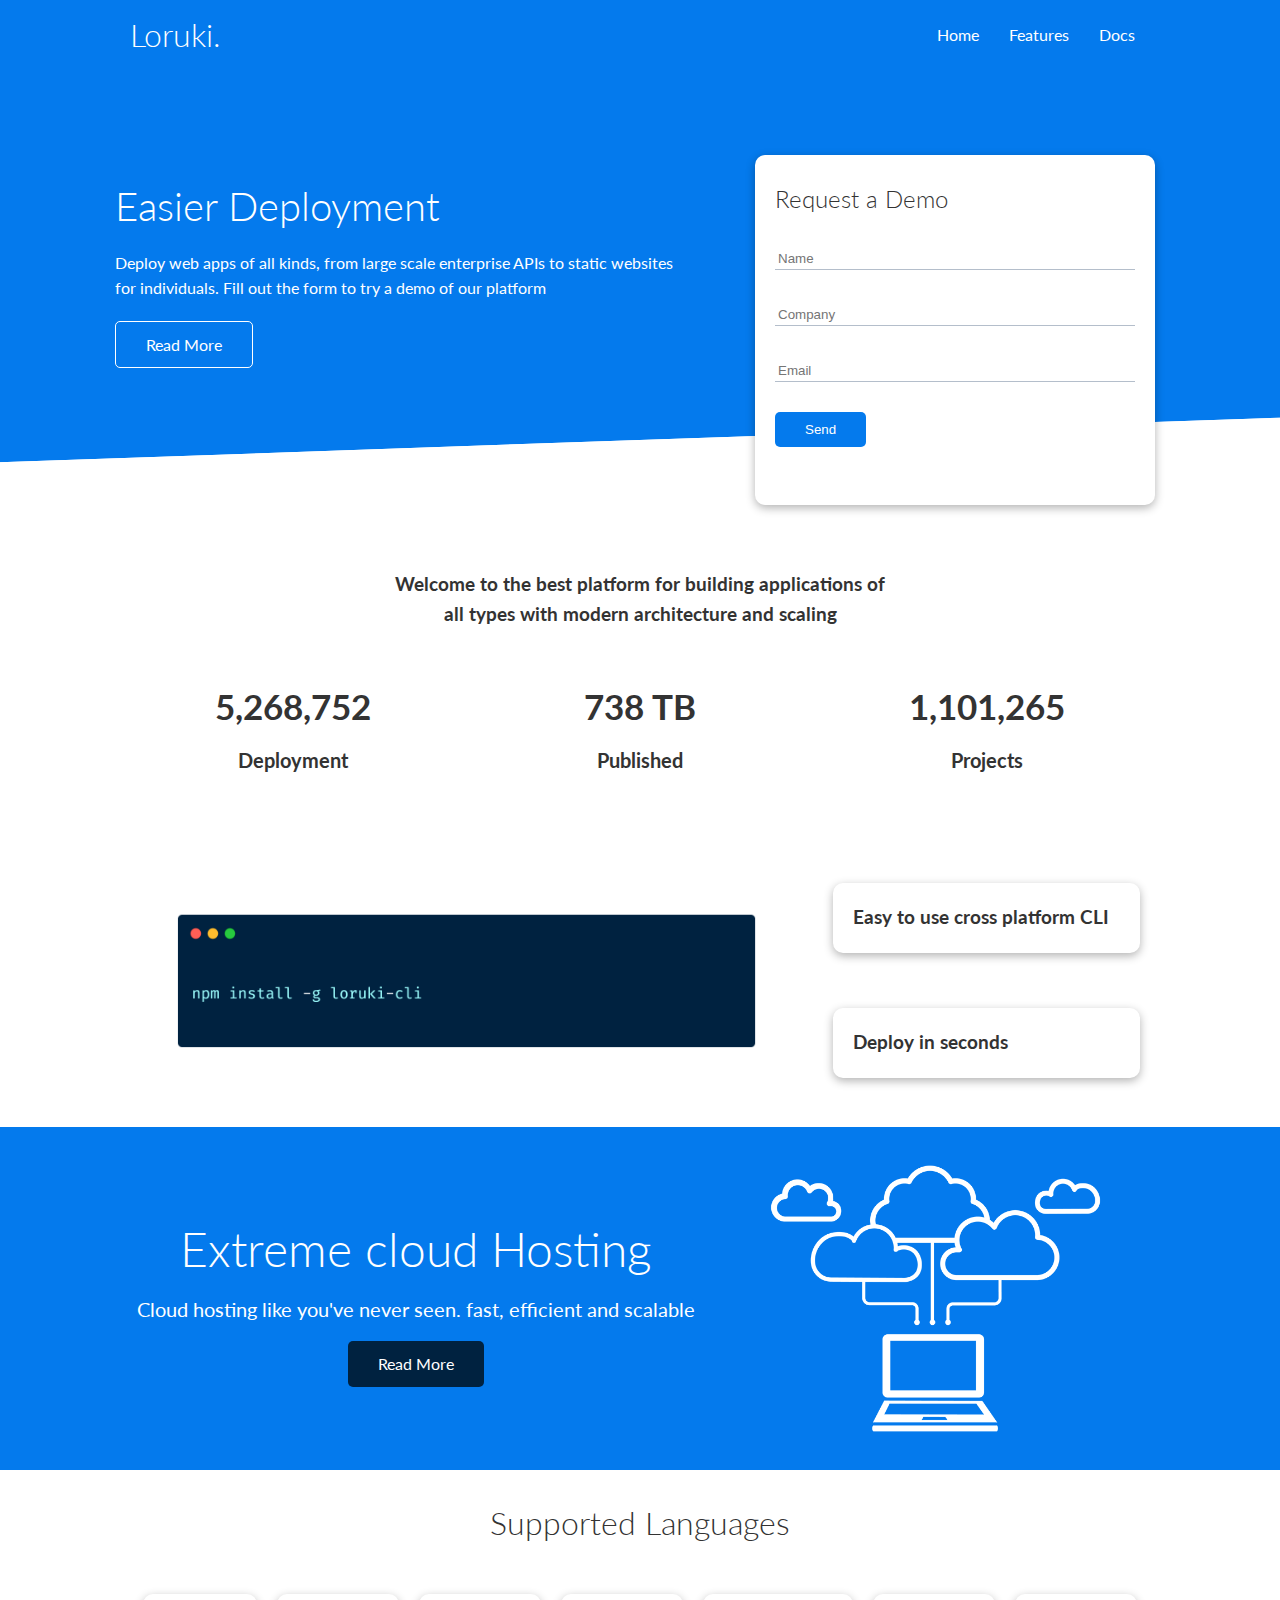
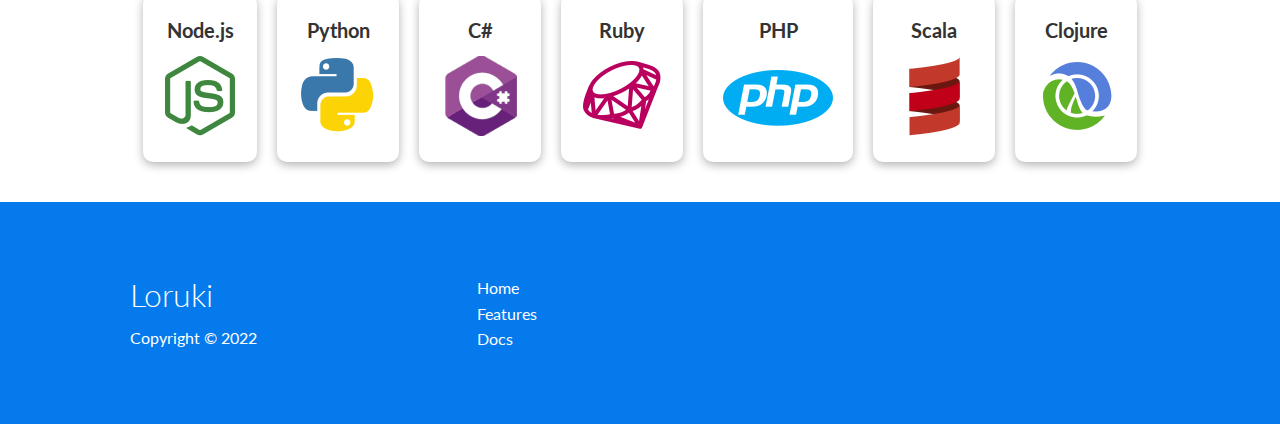
==== index.html @ cd6c40da "first commit" ====
<!DOCTYPE html>
<html lang="en">
<head>
    <meta charset="UTF-8">
    <meta http-equiv="X-UA-Compatible" content="IE=edge">
    <meta name="viewport" content="width=device-width, initial-scale=1.0">
    <link rel="stylesheet" href="css/style.css">
    <link rel="stylesheet" href="css/utilties.css">
    <!--Including Font awesome-->
    <link rel="stylesheet" href="https://cdnjs.cloudflare.com/ajax/libs/font-awesome/6.2.0/css/all.min.css" integrity="sha512-xh6O/CkQoPOWDdYTDqeRdPCVd1SpvCA9XXcUnZS2FmJNp1coAFzvtCN9BmamE+4aHK8yyUHUSCcJHgXloTyT2A==" crossorigin="anonymous" referrerpolicy="no-referrer" />
    <title>Loruki | Cloud Hosting</title>
</head>
<body>
    <!-- navbar -->
    <div class="navbar">
        <div class="container  flex">
            <h1 class="logo">
                Loruki.
            </h1>
            <nav>
                <ul>
                    <li><a href="index.html">Home</a></li>
                    <li><a href="features.html">Features</a></li>
                    <li><a href="docs.html">Docs</a></li>
                </ul>
            </nav>
        </div>
    </div>

    <!-- Showcase -->
    <section class="showcase">
        <div class="container grid">
            <div class="showcase-text">
                <h1>Easier Deployment</h1>
                <p>Deploy web apps of all kinds, from large scale enterprise APIs to static websites for individuals. Fill out the form to try a demo of our platform</p>
                <a href="features.html" class="btn btn-outline">Read More</a>
            </div>

            <div class="showcase-form card">
                <h2>Request a Demo</h2>
                <form>
                    <div class="form-control">
                        <input type="text" name="name" placeholder="Name" required>
                    </div>
                    <div class="form-control">
                        <input type="text" name="company" placeholder="Company" required>
                    </div>
                    <div class="form-control">
                        <input type="email" name="email" placeholder="Email" required>
                    </div>
                    <input type="submit" value="Send" class="btn btn-primary">
                </form>
            </div>
        </div>
    </section>

    <!-- Stats -->
    <section class="stats">
        <div class="container">
            <h3 class="stats-heading text-center my-1">
                Welcome to the best platform for building applications of all types with modern architecture and scaling
            </h3>

            <div class="grid grid-3 text-center my-4">
                <div>
                    <i class="fas fa-server fa-3x"></i>
                    <h3>5,268,752</h3>
                    <p class="text-secondary">Deployment</p>
                </div>
                <div>
                    <i class="fas fa-upload fa-3x"></i>
                    <h3>738 TB</h3>
                    <p class="text-secondary">Published</p>
                </div>
                <div>
                    <i class="fas fa-project-diagram fa-3x"></i>
                    <h3>1,101,265</h3>
                    <p class="text-secondary">Projects</p>
                </div>
            </div>
        </div>
    </section>

    <!-- cli -->
    <section class="cli py-3">
        <div class="container grid">
            <img src="/images/cli.png" alt="">
            <div class="card">
                <h3>Easy to use cross platform CLI</h3>
            </div>
            <div class="card">
                <h3>Deploy in seconds</h3>
            </div>
        </div>
    </section>


    <!-- Cloud -->
    <section class="cloud bg-primary py-2">
        <div class="container grid">
            <div class="text-center">
                <h2 class="lg">Extreme cloud Hosting</h2>
                <p class="lead my-1">Cloud hosting like you've never seen.
                    fast, efficient and scalable</p>
                    <a href="features.html" class="btn btn-dark">Read More</a>
            </div>
            <img src="images/cloud.png" alt="">
        </div>
    </section>


    <!-- Languages -->
    <section class="languages ">
        <h2 class="md text-center py-2">
            Supported Languages
        </h2>
        <div class="container flex">
            <div class="card">
                <h4>Node.js</h4>
                <img src="images/logos/node.png" alt="">
            </div>
            <div class="card">
                <h4>Python</h4>
                <img src="images/logos/python.png" alt="">
              </div>
              <div class="card">
                <h4>C#</h4>
                <img src="images/logos/csharp.png" alt="">
              </div>
              <div class="card">
                <h4>Ruby</h4>
                <img src="images/logos/ruby.png" alt="">
              </div>
              <div class="card">
                <h4>PHP</h4>
                <img src="images/logos/php.png" alt="">
              </div>
              <div class="card">
                <h4>Scala</h4>
                <img src="images/logos/scala.png" alt="">
              </div>
              <div class="card">
                <h4>Clojure</h4>
                <img src="images/logos/clojure.png" alt="">
              </div>
        </div>
    </section>

    <!-- Footer -->
    <footer class="footer bg-primary py-5">
        <div class="container grid grid-3">
            <div>
                <h1>Loruki</h1>
                <p>Copyright &copy; 2022</p>
            </div>
            <nav>
                <ul>
                    <li><a href="index.html">Home</a></li>
                    <li><a href="features.html">Features</a></li>
                    <li><a href="docs.html">Docs</a></li>
                </ul>
            </nav>
            <div class="social">
                <a href="index.html"><i class="fab fa-github fa-2x"></i></a>
                <a href="index.html"><i class="fab fa-facebook fa-2x"></i></a>
                <a href="index.html"><i class="fab fa-instagram fa-2x"></i></a>
                <a href="index.html"><i class="fab fa-twitter fa-2x"></i></a>
            </div>
        </div>
    </footer>
</body>
</html>
---- css/style.css ----
@import url('https://fonts.googleapis.com/css2?family=Lato:wght@300&display=swap');


:root{
    --main-color: #047aed;
    --second-color: #1c3fa8;
    --dark-color: #002240;
    --light-color: #f4f4f4;
    --success-color: #5cb85c;
    --error-color: #800400;
}


*{
    box-sizing: border-box;
    padding: 0;
    margin: 0;
}

body{
    font-family: 'lato', 'sans-serif';
    color: #333;
    line-height: 1.6;
}

ul{
    list-style: none;
}

a{
    text-decoration: none;
    color: #333;
}

h1,
h2{
    font-weight: 300;
    line-height: 1.2;
    margin: 10px 0;
}

p{
    margin: 10px 0;
}

img{
    width: 100%;
}

code,pre{
    background-color: #333;
    color: #fff;
    padding: 10px;
}
/* Navbar */
.navbar{
    background-color: var(--main-color);
    color: #fff;
    height: 70px;
}

.navbar ul{
    display: flex;
}

.navbar a {
    color: #fff;
    padding: 10px;
    margin: 0 5px;
}

.navbar a:hover{
    border-bottom: 2px #fff solid;
    font-weight: bold;
}

.navbar .flex{
    justify-content: space-between;
}

/* Showcase */
.showcase{
    height: 400px;
    background-color: var(--main-color);
    color: #fff;
    position: relative;
}

.showcase h1{
    font-size: 40px;
}

.showcase p{
    margin: 20px 0;
}

.showcase .grid{
    overflow: visible;
    grid-template-columns: 55% 45%;
    gap: 30px;
}

.showcase-text{
    animation: slideInFromLeft 1s ease-in;
}

.showcase-form{
    position: relative;
    top: 60px;
    height: 350px;
    width: 400px;
    padding: 40px;
    z-index: 100;
    justify-self: flex-end;
    animation: slideInFromRight 1s ease-in;

}

.showcase-form .form-control{
    margin: 30px 0;
}

.showcase-form input[type='text'],
.showcase-form input[type='email']{
    border: 0;
    border-bottom: 1px solid #b4becb;
    width: 100%;
    padding: 3px;
    font-size: 16pz;
}

.showcase-form input:focus{
    outline: none;
}

.showcase::before,
.showcase::after{
    content: '';
    position: absolute;
    height: 100px;
    bottom: -70px;
    left: 0;
    right: 0;
    background-color: #fff;
    -ms-transform: skewY(-2deg);
    -webkit-transform: skewY(-2deg);
    -moz-transform: skewY(-2deg);
    transform: skewY(-2deg);
}

/* Stats */
.stats{
    padding-top: 100px;
    animation: slideInFromBottom 1s ease-in;

}

.stats-heading{
    max-width: 500px;
    margin: auto !important;
}

.stats .grid h3{
    font-size: 35px;
}

.stats .grid p{
    font-size: 20px;
    font-weight: bold;
}

/* cli */

.cli .grid{
    grid-template-columns: repeat(3, 1fr);
    grid-template-rows: repeat(2, 1fr);
}

.cli .grid > *:first-child{
    grid-column: 1/ span 2;
    grid-row: 1/ span 2;
}

/* Cloud */
.cloud .grid{
    grid-template-columns: 4fr 3fr;
}

/* Languages */

.languages .flex{
    flex-wrap: wrap;
}
.languages .card{
    text-align: center;
    margin: 18px 10px 40px;
    transition: transform 0.2s ease-in;
}

.languages .card h4 {
    font-size: 20px;
    margin-bottom: 10px;
}

.languages .card:hover {
    transform: translateY(-15px);
}


/* Features */
.features-head img, 
.docs-head img
{
    width: 200px;
    justify-self: end;
}

.features-sub-head img{
    width: 300px;
    justify-self:flex-end;
}

.features-main .card > i{
    margin-right: 20px;
}

.features-main .grid{
    padding: 30px;
}

.features-main .grid > *:first-child{
    grid-column: 1 / span 3;
}

.features-main .grid > *:nth-child(2){
    grid-column: 1 / span 2;
}

/* Docs */
.doc-main h3{
    margin: 0 10px;
}

.docs-main .grid{
    grid-template-columns: 1fr 2fr;
    align-items: flex-start;
}

.docs-main nav li{
    font-size: 17px;
    padding-bottom: 5px;
    margin-bottom: 5px;
    border-bottom: 1px #ccc solid;
}

.docs-main a:hover{
    font-weight: bold;

}
/* Footer */
.footer .social a{
    margin: 0 10px;
}
.footer .social i:hover{
    transform: translateY(-5px);
}
.footer li:hover{
    transform: translateX(5px);
    font-weight: bold;
}

/* Animation */
@keyframes slideInFromLeft {
    0%{
        opacity: 0;
        transform: translateX(-100%);
    }
    100%{
        transform: translateX(0);
    }
}

@keyframes slideInFromRight {
    0%{
        opacity: 0;
        transform: translateX(100%);
    }
    100%{
        transform: translateX(0);
    }
}

@keyframes slideInFromTop {
    0%{
        opacity: 0;
        transform: translateY(-30%);
    }
    100%{
        transform: translateY(0);
    }
}

@keyframes slideInFromBottom {
    0%{
        opacity: 0;
        transform: translateY(30%);
    }
    100%{
        transform: translateY(0);
    }
}


/* responsiveness */
/* Tablets adnd under */
@media (max-width: 768px) {
    .grid,
    .showcase .grid,
    .stats .grid,
    .cli .grid,
    .cloud .grid,
    .docs-head .grid ,    
    .features-main .grid,
    .docs-main .grid {
        grid-template-columns: 1fr !important;
        grid-template-rows: 1fr !important;
    }
    .showcase{
        height: auto;
    }

    .showcase-text{
        text-align: center;
        margin-top: 40px;
        animation: slideInFromTop 1s ease-in;

    }
    
    .showcase-form{
        justify-self: center;
        margin: auto;
        animation: slideInFromBottom 1s ease-in;

    }

    .cli .grid > *:first-child{
        grid-column: 1;
        grid-row: 1;
    }
    
    .features-head,
    .features-sub-head,
    .docs-head{
        text-align: center;
    }

    .features-head img,
    .features-sub-head img,
    .docs-head img{
        justify-self: center;
    }

    .features-main .grid > *:first-child,
    .features-main .grid > *:nth-child(2) {
      grid-column: 1;
    }
    

}

/* Mobiles */
@media (max-width:500px) {
    .navbar{
        height: 110px;
    }

    .navbar .flex{
        flex-direction: column;
    }

    .navbar ul {
        padding: 10px;
        background-color: rgba(0, 0, 0, 0.1);
    }
}
---- css/utilties.css ----
.container{
    max-width: 1100px;
    margin: 0 auto;
    overflow: auto;
    padding: 0 40px;
}

.card{
    background-color:#FFF;
    color: #333;
    border-radius: 10px;
    box-shadow: 0 3px 10px rgba(0,0,0,0.3);
    padding: 20px;
    margin: 10px;
}

.btn{
    display: inline-block;
    padding: 10px 30px;
    cursor: pointer;
    background-color: var(--main-color);
    color: #fff;
    border: none;
    border-radius: 5px;
}

.btn-outline{
    background-color: transparent;
    border: 1px solid #fff;
}

.btn:hover{
    transform: scale(.98);
}

/* Backrounds & colored buttons */

.bg-primary,
.btn-primary{
    background-color: var(--main-color);
    color: white
}

.bg-second,
.btn-second{
    background-color: var(--second-color);
    color: white
}

.bg-dark,
.btn-dark{
    background-color: var(--dark-color);
    color: white
}

.bg-light,
.btn-light{
    background-color: var(--light-color);
    color: #333;
}

.bg-primary a,
.btn-primary a,
.bg-secobd a,
.btn-second a,
.bg-dark a,
.btn-dark a{
    color: white
}

/* Text Colors */
.text-primary{
    color: var(--main-color);
}

.text-second{
    color: var(--second-color);
}

.text-dark{
    color: var(--dark-color);
}

.text-light{
    color: var(--light-color);
}

/* Text size */
.lead{
    font-size: 20px;
}

.sm{
    font-size: 1rem;
}

.md{
    font-size: 2rem;
}

.lg{
    font-size: 3rem;
}

.xl{
    font-size: 4rem;
}
.text-center{
    text-align: center;
}

/* Alert */
.alert{
    background-color: var(--light-color);
    padding: 10px 20px;
    font-weight: bold;
    margin: 15px 0;
}

.alert i{
    margin-right: 10px;
}

.alert-success{
    background-color:var(--success-color);
    color: #fff;
}
.alert-error{
    background-color:var(--error-color);
    color: #fff;
}

.flex{
    display: flex;
    justify-content: center;
    align-items: center;
    height: 100%;
}

.grid{
    display: grid;
    grid-template-columns: repeat(2, 1fr);
    gap: 20px;
    justify-content: center;
    align-items: center;
    height: 100%;
}
.grid-3{
    grid-template-columns: repeat(3, 1fr);
}

/* Margin */
.my-1{
    margin: 1rem 0;
}

.my-2{
    margin: 1.5rem 0;
}

.my-3{
    margin: 2rem 0;
}

.my-4{
    margin: 3rem 0;
}

.my-5{
    margin: 4rem 0;
}

.m-1{
    margin: 1rem ;
}

.m-2{
    margin: 1.5rem ;
}

.m-3{
    margin: 2rem ;
}

.m-4{
    margin: 3rem ;
}

.m-5{
    margin: 4rem ;
}

/* Padding */
.py-1{
    padding: 1rem 0;
}

.py-2{
    padding: 1.5rem 0;
}

.py-3{
    padding: 2rem 0;
}

.py-4{
    padding: 3rem 0;
}

.py-5{
    padding: 4rem 0;
}

.p-1{
    padding: 1rem ;
}

.p-2{
    padding: 1.5rem ;
}

.p-3{
    padding: 2rem ;
}

.p-4{
    padding: 3rem ;
}

.p-5{
    padding: 4rem ;
}
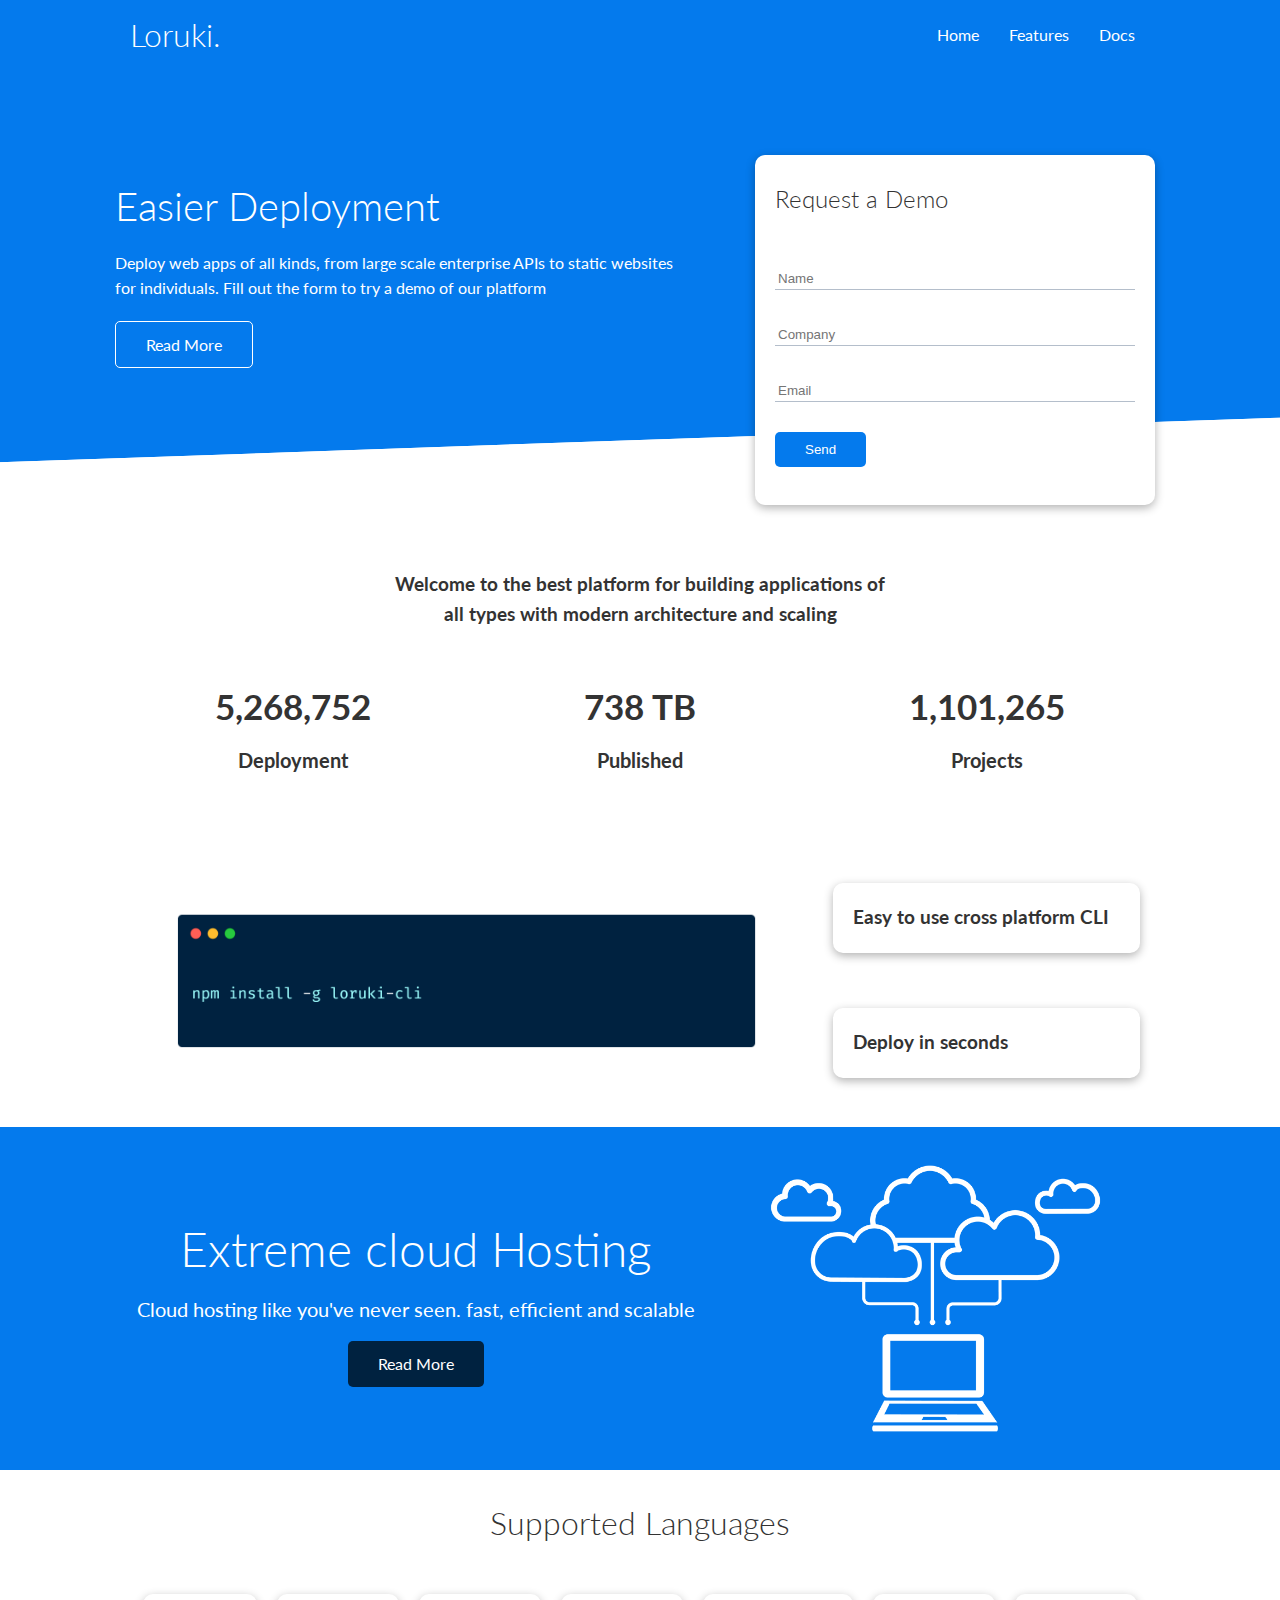
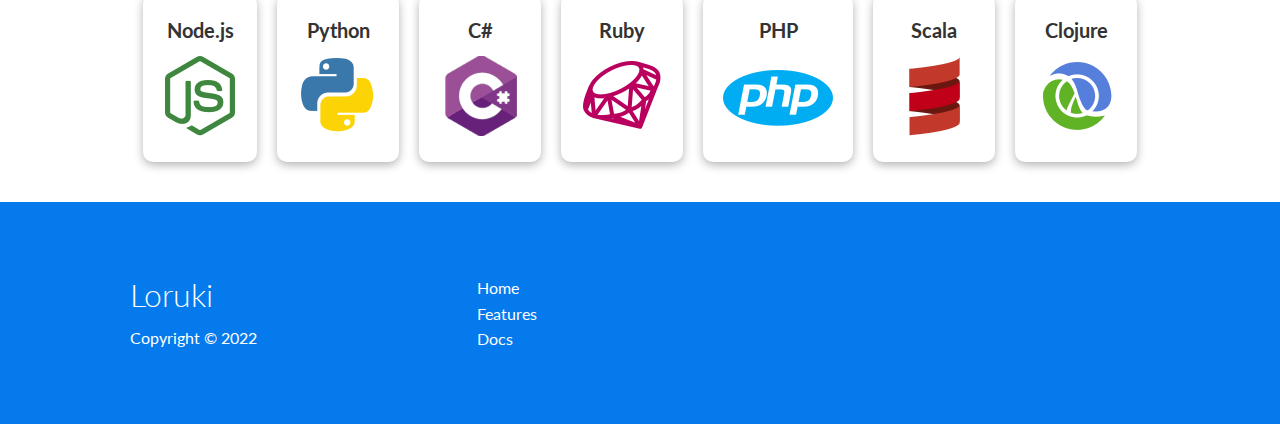
==== commit 2a120fcd: "preparing for for netlify" ====
--- a/index.html
+++ b/index.html
@@ -38,7 +38,13 @@
 
             <div class="showcase-form card">
                 <h2>Request a Demo</h2>
-                <form>
+                <form name="contact" method="POST" netlify-honeypot="bot-field" data-netlify="true">
+                    <input type="hidden" name="form-name" value="contact">
+                    <p class="hidden">
+                        <label>
+                          Don’t fill this out if you’re human: <input name="bot-field" />
+                        </label>
+                      </p>
                     <div class="form-control">
                         <input type="text" name="name" placeholder="Name" required>
                     </div>
--- a/css/style.css
+++ b/css/style.css
@@ -51,6 +51,10 @@
     background-color: #333;
     color: #fff;
     padding: 10px;
+}
+.hidden{
+    visibility: hidden;
+    height: 0;
 }
 /* Navbar */
 .navbar{
